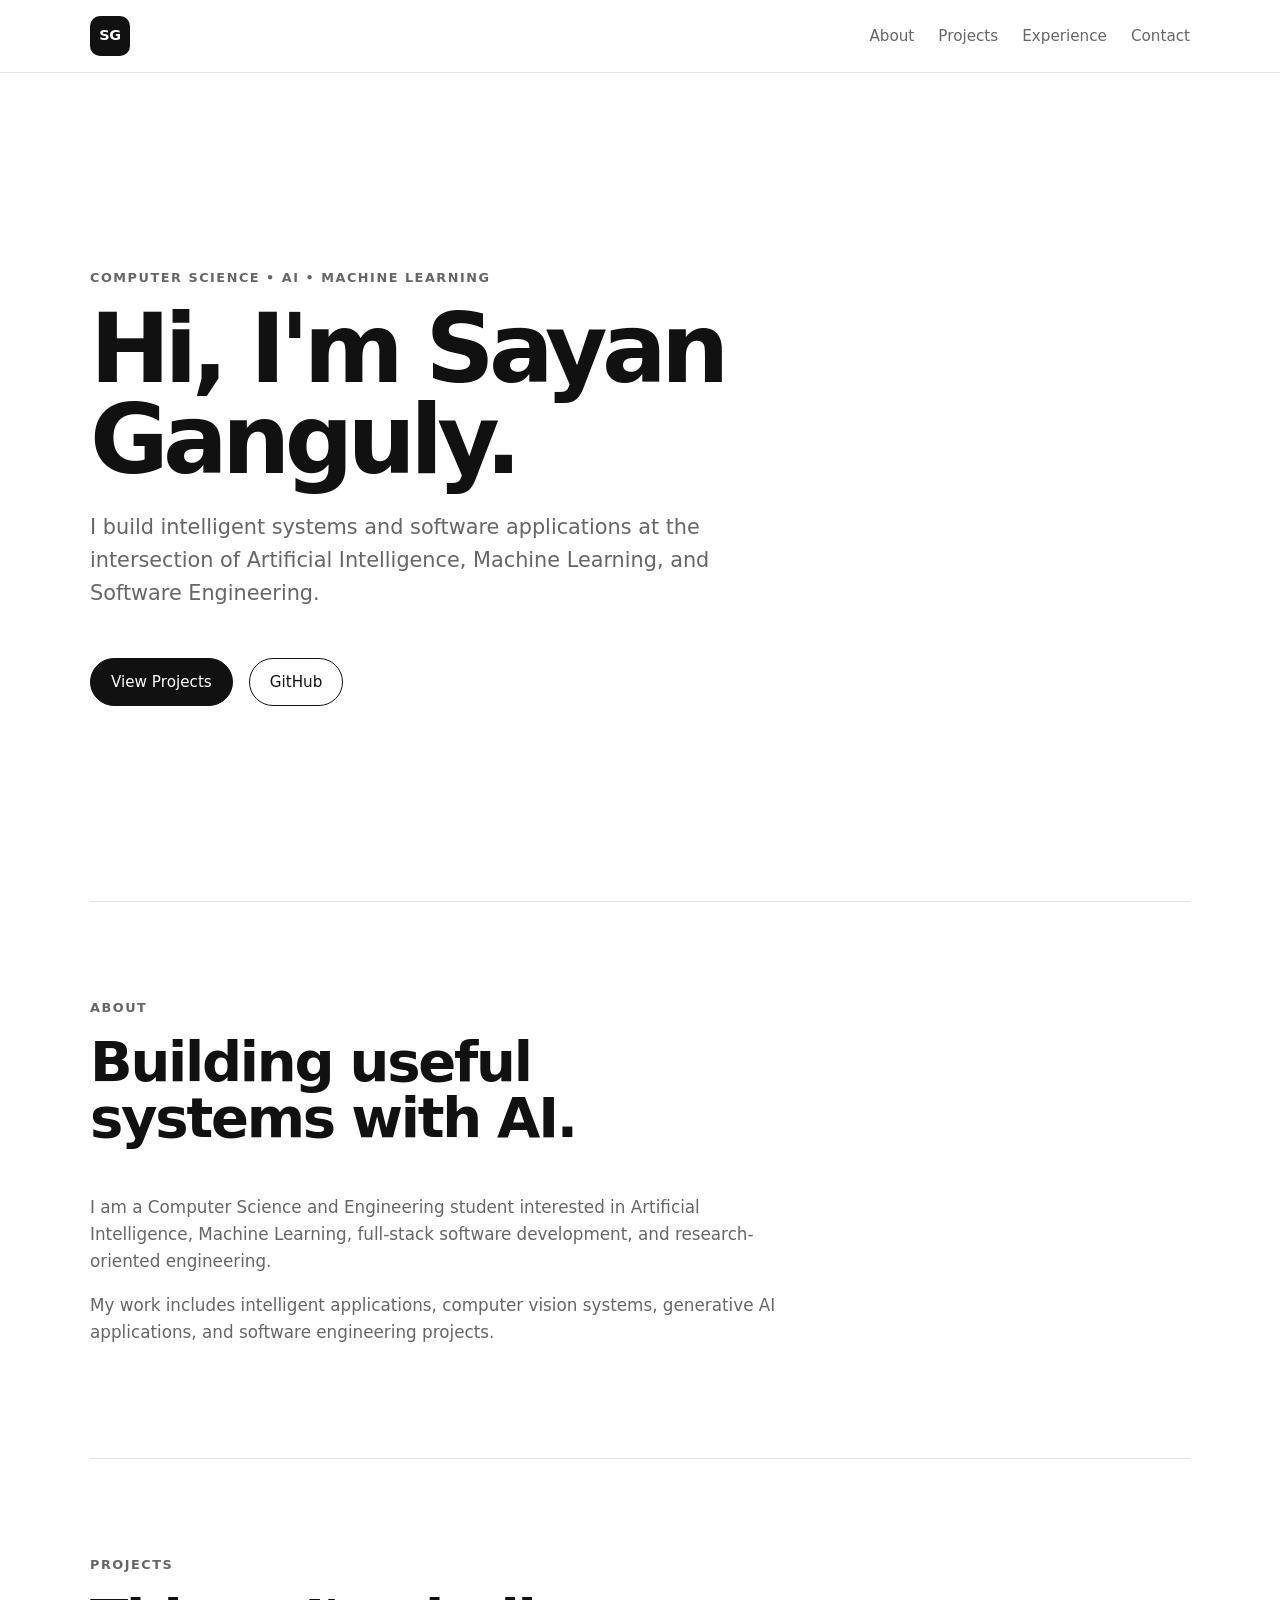
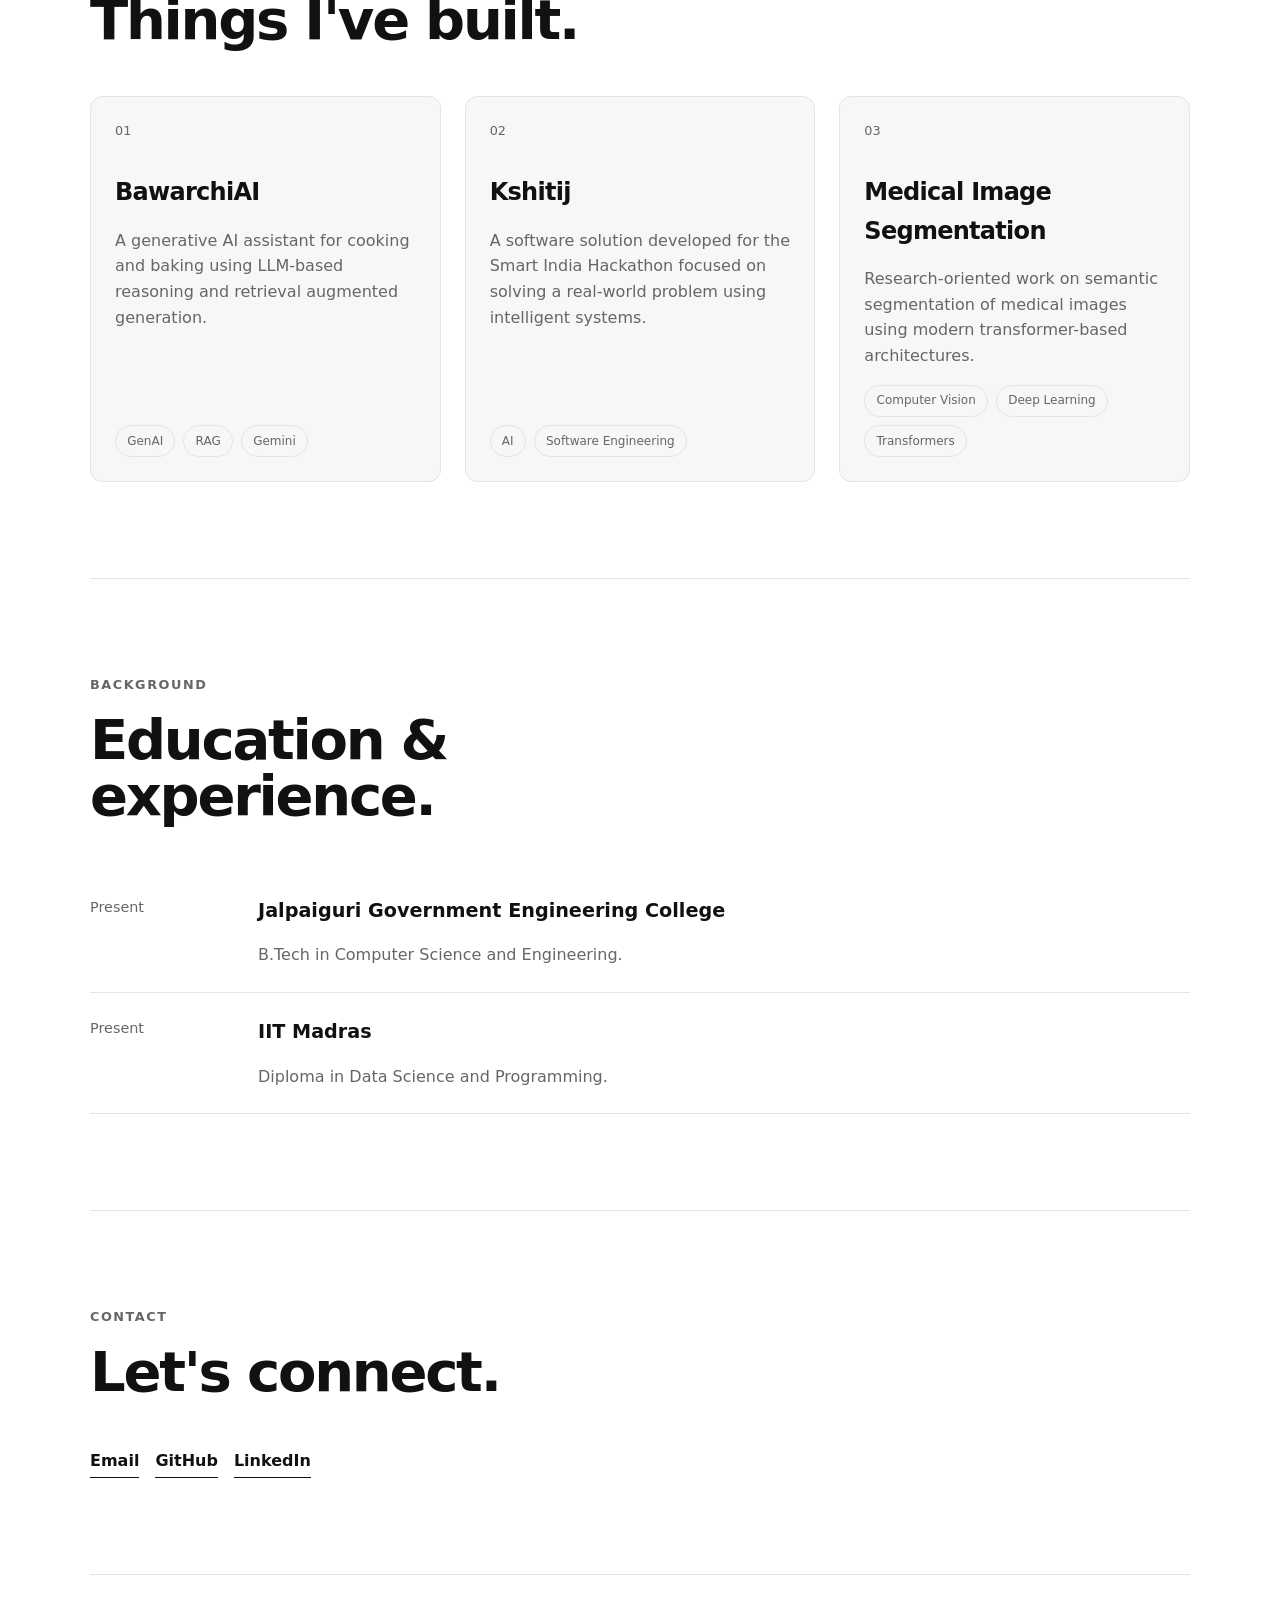
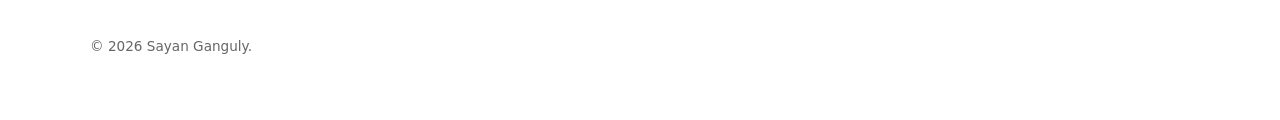
==== index.html @ fbe22de4 "Google site verify" ====
<!DOCTYPE html>
<html lang="en">

<head>
    <meta charset="UTF-8">

    <meta name="viewport" content="width=device-width, initial-scale=1.0">

    <meta name="description"
        content="Sayan Ganguly — Computer Science and Engineering student focused on Artificial Intelligence, Machine Learning, Software Engineering, and intelligent systems.">

    <meta name="author" content="Sayan Ganguly">

    <meta name="robots" content="index, follow">

    <meta name="theme-color" content="#ffffff">

    <title>Sayan Ganguly — AI, Machine Learning & Software Engineering</title>

    <link rel="stylesheet" href="styles.css">

    <link rel="icon" href="assets/favicon.png" type="image/png">

    <meta name="google-site-verification" content="hGV0tmV2_YGGOuHHy4-41jkz965OIgDtAXP9gF2T3lg" />
</head>

<body>

    <header class="site-header">

        <nav class="navbar" aria-label="Main navigation">

            <a href="#home" class="logo" aria-label="Sayan Ganguly home">
                SG
            </a>

            <div class="nav-links">

                <a href="#about">About</a>

                <a href="#projects">Projects</a>

                <a href="#experience">Experience</a>

                <a href="#contact">Contact</a>

            </div>

        </nav>

    </header>


    <main>

        <section id="home" class="hero">

            <div class="hero-content">

                <p class="eyebrow">
                    Computer Science • AI • Machine Learning
                </p>

                <h1>
                    Hi, I'm Sayan Ganguly.
                </h1>

                <p class="hero-description">
                    I build intelligent systems and software applications
                    at the intersection of Artificial Intelligence,
                    Machine Learning, and Software Engineering.
                </p>

                <div class="hero-actions">

                    <a href="#projects" class="button primary">
                        View Projects
                    </a>

                    <a href="https://github.com/bitWise72" class="button secondary" target="_blank"
                        rel="noopener noreferrer">
                        GitHub
                    </a>

                </div>

            </div>

        </section>


        <section id="about" class="section">

            <div class="section-heading">

                <p class="section-label">
                    About
                </p>

                <h2>
                    Building useful systems with AI.
                </h2>

            </div>

            <div class="section-content">

                <p>
                    I am a Computer Science and Engineering student
                    interested in Artificial Intelligence, Machine Learning,
                    full-stack software development, and research-oriented
                    engineering.
                </p>

                <p>
                    My work includes intelligent applications,
                    computer vision systems, generative AI applications,
                    and software engineering projects.
                </p>

            </div>

        </section>


        <section id="projects" class="section">

            <div class="section-heading">

                <p class="section-label">
                    Projects
                </p>

                <h2>
                    Things I've built.
                </h2>

            </div>

            <div class="projects-grid">

                <article class="project-card">

                    <p class="project-number">
                        01
                    </p>

                    <h3>
                        BawarchiAI
                    </h3>

                    <p>
                        A generative AI assistant for cooking and baking
                        using LLM-based reasoning and retrieval augmented
                        generation.
                    </p>

                    <div class="project-tags">
                        <span>GenAI</span>
                        <span>RAG</span>
                        <span>Gemini</span>
                    </div>

                </article>


                <article class="project-card">

                    <p class="project-number">
                        02
                    </p>

                    <h3>
                        Kshitij
                    </h3>

                    <p>
                        A software solution developed for the
                        Smart India Hackathon focused on solving a
                        real-world problem using intelligent systems.
                    </p>

                    <div class="project-tags">
                        <span>AI</span>
                        <span>Software Engineering</span>
                    </div>

                </article>


                <article class="project-card">

                    <p class="project-number">
                        03
                    </p>

                    <h3>
                        Medical Image Segmentation
                    </h3>

                    <p>
                        Research-oriented work on semantic segmentation
                        of medical images using modern transformer-based
                        architectures.
                    </p>

                    <div class="project-tags">
                        <span>Computer Vision</span>
                        <span>Deep Learning</span>
                        <span>Transformers</span>
                    </div>

                </article>

            </div>

        </section>


        <section id="experience" class="section">

            <div class="section-heading">

                <p class="section-label">
                    Background
                </p>

                <h2>
                    Education & experience.
                </h2>

            </div>

            <div class="timeline">

                <article class="timeline-item">

                    <p class="timeline-period">
                        Present
                    </p>

                    <div>

                        <h3>
                            Jalpaiguri Government Engineering College
                        </h3>

                        <p>
                            B.Tech in Computer Science and Engineering.
                        </p>

                    </div>

                </article>


                <article class="timeline-item">

                    <p class="timeline-period">
                        Present
                    </p>

                    <div>

                        <h3>
                            IIT Madras
                        </h3>

                        <p>
                            Diploma in Data Science and Programming.
                        </p>

                    </div>

                </article>

            </div>

        </section>


        <section id="contact" class="section contact-section">

            <div class="section-heading">

                <p class="section-label">
                    Contact
                </p>

                <h2>
                    Let's connect.
                </h2>

            </div>

            <div class="contact-links">

                <a href="mailto:[EMAIL_ADDRESS]">
                    Email
                </a>

                <a href="https://github.com/bitWise72" target="_blank" rel="noopener noreferrer">
                    GitHub
                </a>

                <a href="https://www.linkedin.com/in/sayan-ganguly-bw1729/" target="_blank" rel="noopener noreferrer">
                    LinkedIn
                </a>

            </div>

        </section>

    </main>


    <footer class="site-footer">

        <p>
            © <span id="current-year"></span> Sayan Ganguly.
        </p>

    </footer>


    <script src="script.js"></script>

</body>

</html>
---- styles.css ----
:root {
    --background: #ffffff;
    --surface: #f7f7f7;
    --text: #111111;
    --muted: #666666;
    --border: #e5e5e5;
    --accent: #111111;

    --max-width: 1100px;

    --space-xs: 0.5rem;
    --space-sm: 1rem;
    --space-md: 1.5rem;
    --space-lg: 3rem;
    --space-xl: 6rem;

    --radius: 12px;
}


* {
    box-sizing: border-box;
}


html {
    scroll-behavior: smooth;
}


body {
    margin: 0;

    background: var(--background);
    color: var(--text);

    font-family:
        Inter,
        ui-sans-serif,
        system-ui,
        -apple-system,
        BlinkMacSystemFont,
        "Segoe UI",
        sans-serif;

    line-height: 1.6;
}


img {
    max-width: 100%;
    display: block;
}


a {
    color: inherit;
    text-decoration: none;
}


.site-header {
    position: sticky;
    top: 0;

    z-index: 100;

    background: rgba(255, 255, 255, 0.9);

    border-bottom: 1px solid var(--border);

    backdrop-filter: blur(10px);
}


.navbar {
    width: min(
        calc(100% - 2rem),
        var(--max-width)
    );

    margin: 0 auto;

    min-height: 72px;

    display: flex;

    align-items: center;

    justify-content: space-between;
}


.logo {
    width: 40px;
    height: 40px;

    display: grid;
    place-items: center;

    background: var(--text);
    color: white;

    border-radius: 10px;

    font-size: 0.9rem;
    font-weight: 700;
    letter-spacing: -0.03em;
}


.nav-links {
    display: flex;

    gap: var(--space-md);
}


.nav-links a {
    color: var(--muted);

    font-size: 0.95rem;

    transition:
        color 0.2s ease;
}


.nav-links a:hover {
    color: var(--text);
}


.hero {
    width: min(
        calc(100% - 2rem),
        var(--max-width)
    );

    min-height: calc(100vh - 72px);

    margin: 0 auto;

    display: flex;

    align-items: center;
}


.hero-content {
    max-width: 780px;

    padding: var(--space-xl) 0;
}


.eyebrow,
.section-label {
    margin: 0 0 var(--space-sm);

    color: var(--muted);

    font-size: 0.8rem;

    font-weight: 700;

    letter-spacing: 0.12em;

    text-transform: uppercase;
}


.hero h1 {
    margin: 0;

    font-size: clamp(
        3rem,
        8vw,
        6rem
    );

    line-height: 0.95;

    letter-spacing: -0.06em;
}


.hero-description {
    max-width: 650px;

    margin-top: var(--space-md);

    color: var(--muted);

    font-size: clamp(
        1.05rem,
        2vw,
        1.3rem
    );
}


.hero-actions {
    display: flex;

    gap: var(--space-sm);

    margin-top: var(--space-lg);
}


.button {
    display: inline-flex;

    align-items: center;
    justify-content: center;

    min-height: 48px;

    padding: 0 1.25rem;

    border: 1px solid var(--text);

    border-radius: 999px;

    font-size: 0.95rem;

    transition:
        transform 0.2s ease,
        background 0.2s ease,
        color 0.2s ease;
}


.button:hover {
    transform: translateY(-2px);
}


.button.primary {
    background: var(--text);
    color: white;
}


.button.secondary {
    background: white;
    color: var(--text);
}


.section {
    width: min(
        calc(100% - 2rem),
        var(--max-width)
    );

    margin: 0 auto;

    padding: var(--space-xl) 0;

    border-top: 1px solid var(--border);
}


.section-heading {
    max-width: 700px;
}


.section-heading h2 {
    margin: 0;

    font-size: clamp(
        2rem,
        5vw,
        3.5rem
    );

    line-height: 1;

    letter-spacing: -0.04em;
}


.section-content {
    max-width: 700px;

    margin-top: var(--space-lg);

    color: var(--muted);

    font-size: 1.05rem;
}


.projects-grid {
    display: grid;

    grid-template-columns:
        repeat(3, minmax(0, 1fr));

    gap: var(--space-md);

    margin-top: var(--space-lg);
}


.project-card {
    padding: var(--space-md);

    background: var(--surface);

    border: 1px solid var(--border);

    border-radius: var(--radius);

    min-height: 280px;

    display: flex;

    flex-direction: column;
}


.project-number {
    margin: 0 0 2rem;

    color: var(--muted);

    font-size: 0.8rem;
}


.project-card h3 {
    margin: 0;

    font-size: 1.5rem;

    letter-spacing: -0.03em;
}


.project-card p:not(.project-number) {
    color: var(--muted);
}


.project-tags {
    display: flex;

    flex-wrap: wrap;

    gap: 0.5rem;

    margin-top: auto;
}


.project-tags span {
    padding: 0.35rem 0.7rem;

    border: 1px solid var(--border);

    border-radius: 999px;

    font-size: 0.75rem;

    color: var(--muted);
}


.timeline {
    margin-top: var(--space-lg);
}


.timeline-item {
    display: grid;

    grid-template-columns:
        120px 1fr;

    gap: var(--space-lg);

    padding: var(--space-md) 0;

    border-bottom: 1px solid var(--border);
}


.timeline-period {
    margin: 0;

    color: var(--muted);

    font-size: 0.9rem;
}


.timeline-item h3 {
    margin: 0;

    font-size: 1.2rem;
}


.timeline-item p:not(.timeline-period) {
    margin-bottom: 0;

    color: var(--muted);
}


.contact-links {
    display: flex;

    flex-wrap: wrap;

    gap: var(--space-sm);

    margin-top: var(--space-lg);
}


.contact-links a {
    padding-bottom: 0.2rem;

    border-bottom: 1px solid var(--text);

    font-weight: 600;
}


.site-footer {
    width: min(
        calc(100% - 2rem),
        var(--max-width)
    );

    margin: 0 auto;

    padding: var(--space-lg) 0;

    border-top: 1px solid var(--border);

    color: var(--muted);

    font-size: 0.85rem;
}


@media (max-width: 800px) {

    .projects-grid {
        grid-template-columns: 1fr;
    }

}


@media (max-width: 600px) {

    .navbar {
        min-height: 64px;
    }


    .nav-links {
        gap: 0.75rem;
    }


    .nav-links a {
        font-size: 0.82rem;
    }


    .hero {
        min-height: auto;
    }


    .hero-content {
        padding: 7rem 0;
    }


    .hero-actions {
        flex-direction: column;

        align-items: stretch;
    }


    .button {
        width: 100%;
    }


    .timeline-item {
        grid-template-columns: 1fr;

        gap: 0.25rem;
    }


    .section {
        padding: 4rem 0;
    }

}
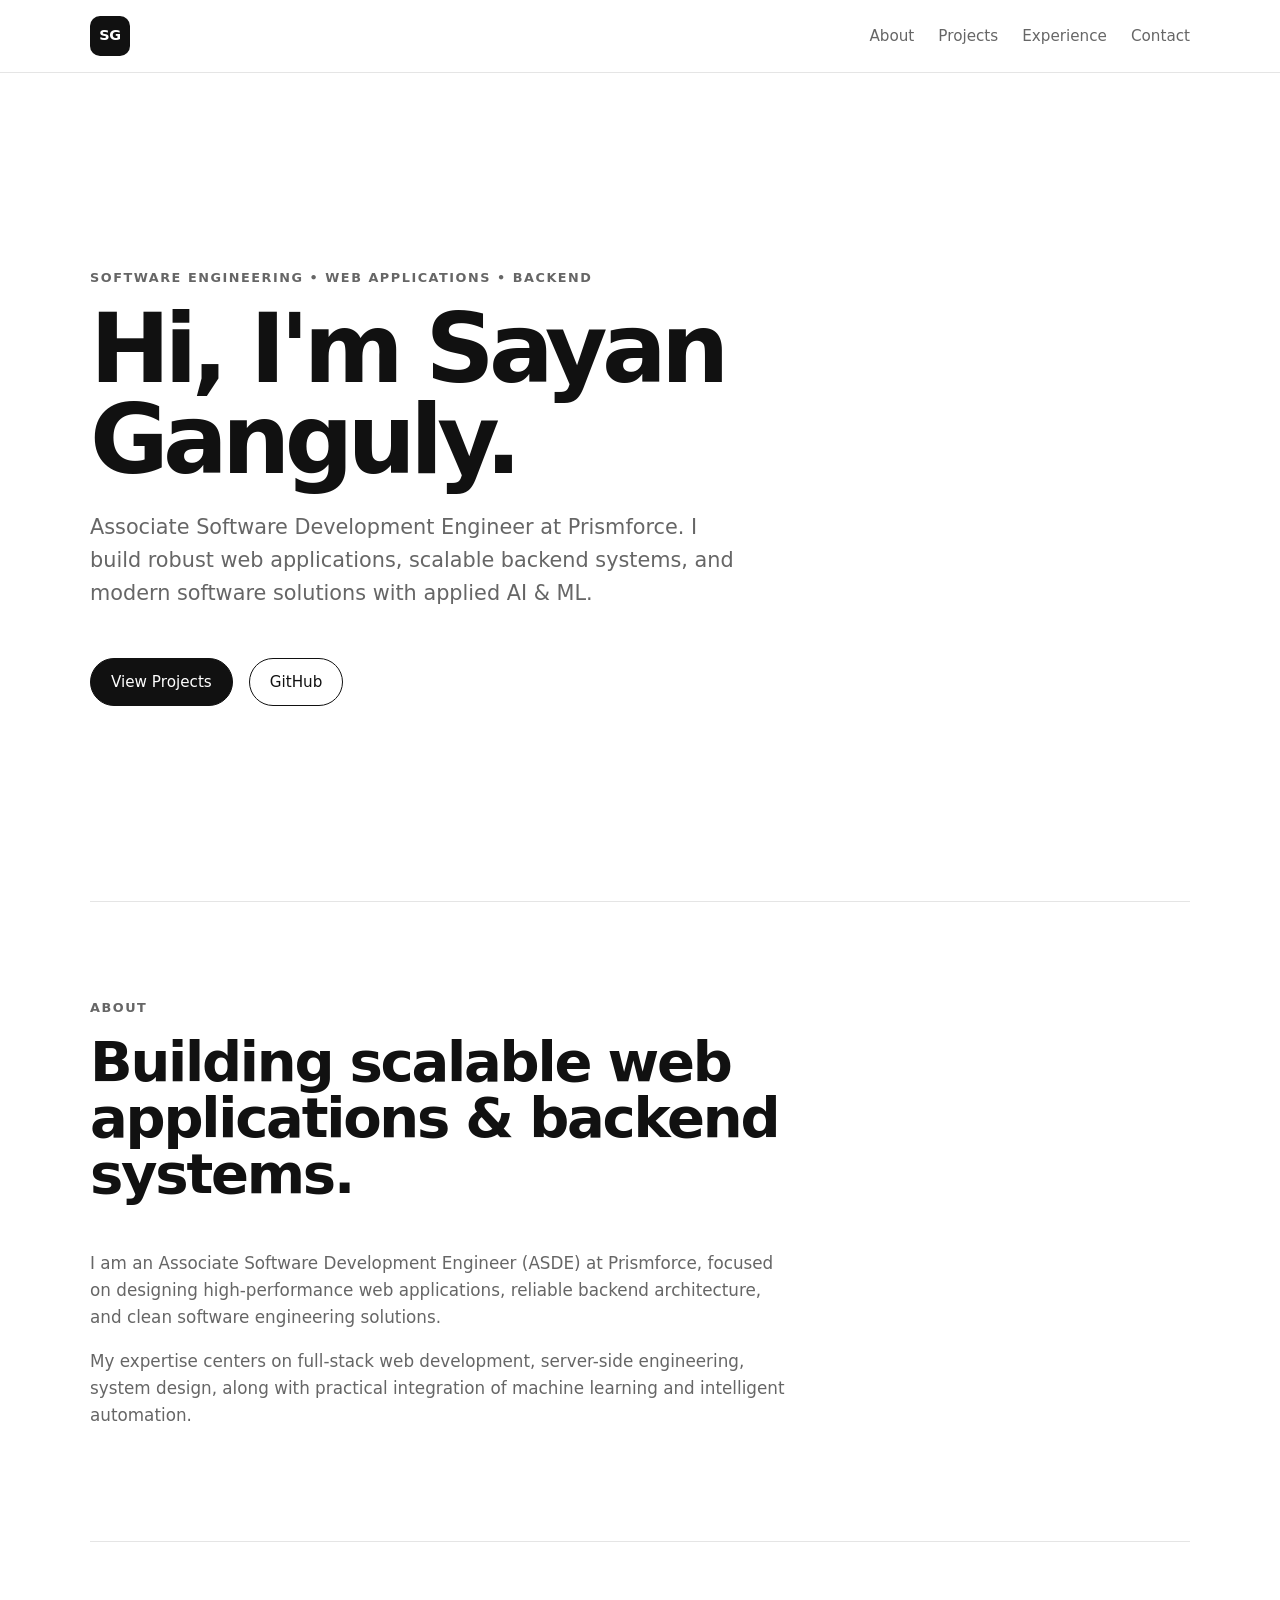
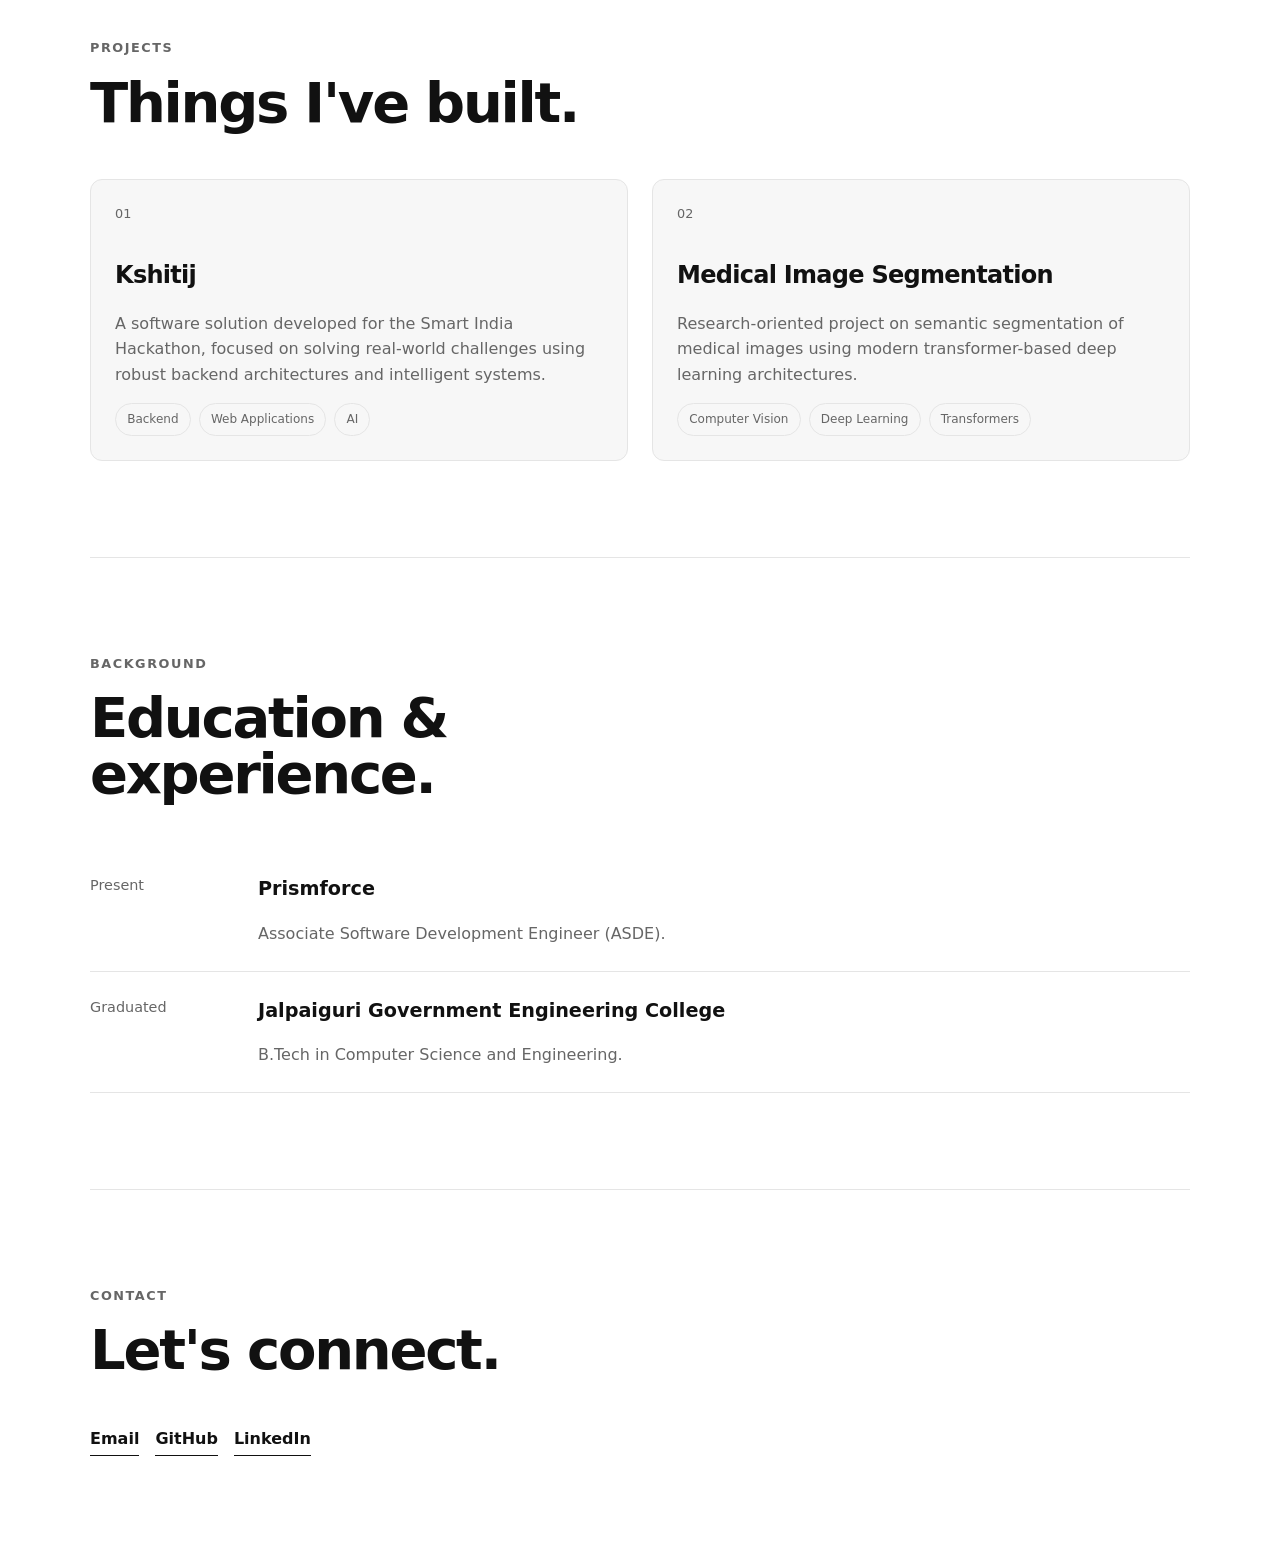
==== commit 2d073d7d: "Update profile to ASDE at Prismforce, JGEC graduation, web & backend focus, and 2 projects" ====
--- a/index.html
+++ b/index.html
@@ -7,7 +7,7 @@
     <meta name="viewport" content="width=device-width, initial-scale=1.0">
 
     <meta name="description"
-        content="Sayan Ganguly — Computer Science and Engineering student focused on Artificial Intelligence, Machine Learning, Software Engineering, and intelligent systems.">
+        content="Sayan Ganguly — ASDE at Prismforce focusing on Software Engineering, Web Applications, Backend Development, and intelligent systems.">
 
     <meta name="author" content="Sayan Ganguly">
 
@@ -15,13 +15,56 @@
 
     <meta name="theme-color" content="#ffffff">
 
-    <title>Sayan Ganguly — AI, Machine Learning & Software Engineering</title>
+    <title>Sayan Ganguly — ASDE at Prismforce | Software & Backend Engineering</title>
+
+    <link rel="canonical" href="https://sayangangulyportfolio.netlify.app/">
+
+    <!-- Open Graph / LinkedIn / Facebook -->
+    <meta property="og:type" content="website">
+    <meta property="og:url" content="https://sayangangulyportfolio.netlify.app/">
+    <meta property="og:title" content="Sayan Ganguly — ASDE at Prismforce">
+    <meta property="og:description" content="Associate Software Development Engineer at Prismforce specializing in Web Applications, Backend Development, and Software Engineering.">
+    <meta property="og:image" content="https://sayangangulyportfolio.netlify.app/assets/og-image.png">
+
+    <!-- Twitter / X -->
+    <meta name="twitter:card" content="summary_large_image">
+    <meta name="twitter:url" content="https://sayangangulyportfolio.netlify.app/">
+    <meta name="twitter:title" content="Sayan Ganguly — ASDE at Prismforce">
+    <meta name="twitter:description" content="Associate Software Development Engineer at Prismforce specializing in Web Applications, Backend Development, and Software Engineering.">
+    <meta name="twitter:image" content="https://sayangangulyportfolio.netlify.app/assets/og-image.png">
 
     <link rel="stylesheet" href="styles.css">
 
     <link rel="icon" href="assets/favicon.png" type="image/png">
 
     <meta name="google-site-verification" content="hGV0tmV2_YGGOuHHy4-41jkz965OIgDtAXP9gF2T3lg" />
+
+    <!-- JSON-LD Structured Data for Search Engines -->
+    <script type="application/ld+json">
+    {
+      "@context": "https://schema.org",
+      "@type": "Person",
+      "name": "Sayan Ganguly",
+      "url": "https://sayangangulyportfolio.netlify.app/",
+      "jobTitle": "Associate Software Development Engineer (ASDE)",
+      "worksFor": {
+        "@type": "Organization",
+        "name": "Prismforce"
+      },
+      "sameAs": [
+        "https://github.com/bitWise72",
+        "https://www.linkedin.com/in/sayan-ganguly-bw1729/"
+      ],
+      "knowsAbout": [
+        "Software Engineering",
+        "Web Applications",
+        "Backend Development",
+        "System Architecture",
+        "Artificial Intelligence",
+        "Machine Learning"
+      ]
+    }
+    </script>
 </head>
 
 <body>
@@ -58,7 +101,7 @@
             <div class="hero-content">
 
                 <p class="eyebrow">
-                    Computer Science • AI • Machine Learning
+                    Software Engineering • Web Applications • Backend
                 </p>
 
                 <h1>
@@ -66,9 +109,9 @@
                 </h1>
 
                 <p class="hero-description">
-                    I build intelligent systems and software applications
-                    at the intersection of Artificial Intelligence,
-                    Machine Learning, and Software Engineering.
+                    Associate Software Development Engineer at Prismforce.
+                    I build robust web applications, scalable backend systems,
+                    and modern software solutions with applied AI & ML.
                 </p>
 
                 <div class="hero-actions">
@@ -98,7 +141,7 @@
                 </p>
 
                 <h2>
-                    Building useful systems with AI.
+                    Building scalable web applications & backend systems.
                 </h2>
 
             </div>
@@ -106,16 +149,14 @@
             <div class="section-content">
 
                 <p>
-                    I am a Computer Science and Engineering student
-                    interested in Artificial Intelligence, Machine Learning,
-                    full-stack software development, and research-oriented
-                    engineering.
+                    I am an Associate Software Development Engineer (ASDE) at Prismforce,
+                    focused on designing high-performance web applications, reliable backend architecture,
+                    and clean software engineering solutions.
                 </p>
 
                 <p>
-                    My work includes intelligent applications,
-                    computer vision systems, generative AI applications,
-                    and software engineering projects.
+                    My expertise centers on full-stack web development, server-side engineering,
+                    system design, along with practical integration of machine learning and intelligent automation.
                 </p>
 
             </div>
@@ -146,19 +187,18 @@
                     </p>
 
                     <h3>
-                        BawarchiAI
+                        Kshitij
                     </h3>
 
                     <p>
-                        A generative AI assistant for cooking and baking
-                        using LLM-based reasoning and retrieval augmented
-                        generation.
+                        A software solution developed for the Smart India Hackathon,
+                        focused on solving real-world challenges using robust backend architectures and intelligent systems.
                     </p>
 
                     <div class="project-tags">
-                        <span>GenAI</span>
-                        <span>RAG</span>
-                        <span>Gemini</span>
+                        <span>Backend</span>
+                        <span>Web Applications</span>
+                        <span>AI</span>
                     </div>
 
                 </article>
@@ -168,30 +208,6 @@
 
                     <p class="project-number">
                         02
-                    </p>
-
-                    <h3>
-                        Kshitij
-                    </h3>
-
-                    <p>
-                        A software solution developed for the
-                        Smart India Hackathon focused on solving a
-                        real-world problem using intelligent systems.
-                    </p>
-
-                    <div class="project-tags">
-                        <span>AI</span>
-                        <span>Software Engineering</span>
-                    </div>
-
-                </article>
-
-
-                <article class="project-card">
-
-                    <p class="project-number">
-                        03
                     </p>
 
                     <h3>
@@ -199,9 +215,8 @@
                     </h3>
 
                     <p>
-                        Research-oriented work on semantic segmentation
-                        of medical images using modern transformer-based
-                        architectures.
+                        Research-oriented project on semantic segmentation of medical images
+                        using modern transformer-based deep learning architectures.
                     </p>
 
                     <div class="project-tags">
@@ -242,6 +257,27 @@
                     <div>
 
                         <h3>
+                            Prismforce
+                        </h3>
+
+                        <p>
+                            Associate Software Development Engineer (ASDE).
+                        </p>
+
+                    </div>
+
+                </article>
+
+
+                <article class="timeline-item">
+
+                    <p class="timeline-period">
+                        Graduated
+                    </p>
+
+                    <div>
+
+                        <h3>
                             Jalpaiguri Government Engineering College
                         </h3>
 
@@ -253,27 +289,6 @@
 
                 </article>
 
-
-                <article class="timeline-item">
-
-                    <p class="timeline-period">
-                        Present
-                    </p>
-
-                    <div>
-
-                        <h3>
-                            IIT Madras
-                        </h3>
-
-                        <p>
-                            Diploma in Data Science and Programming.
-                        </p>
-
-                    </div>
-
-                </article>
-
             </div>
 
         </section>
@@ -295,7 +310,7 @@
 
             <div class="contact-links">
 
-                <a href="mailto:[EMAIL_ADDRESS]">
+                <a href="mailto:sayanganguly128@gmail.com">
                     Email
                 </a>
 
@@ -313,18 +328,6 @@
 
     </main>
 
-
-    <footer class="site-footer">
-
-        <p>
-            © <span id="current-year"></span> Sayan Ganguly.
-        </p>
-
-    </footer>
-
-
-    <script src="script.js"></script>
-
 </body>
 
 </html>
--- a/styles.css
+++ b/styles.css
@@ -298,7 +298,7 @@
     display: grid;
 
     grid-template-columns:
-        repeat(3, minmax(0, 1fr));
+        repeat(2, minmax(0, 1fr));
 
     gap: var(--space-md);
 
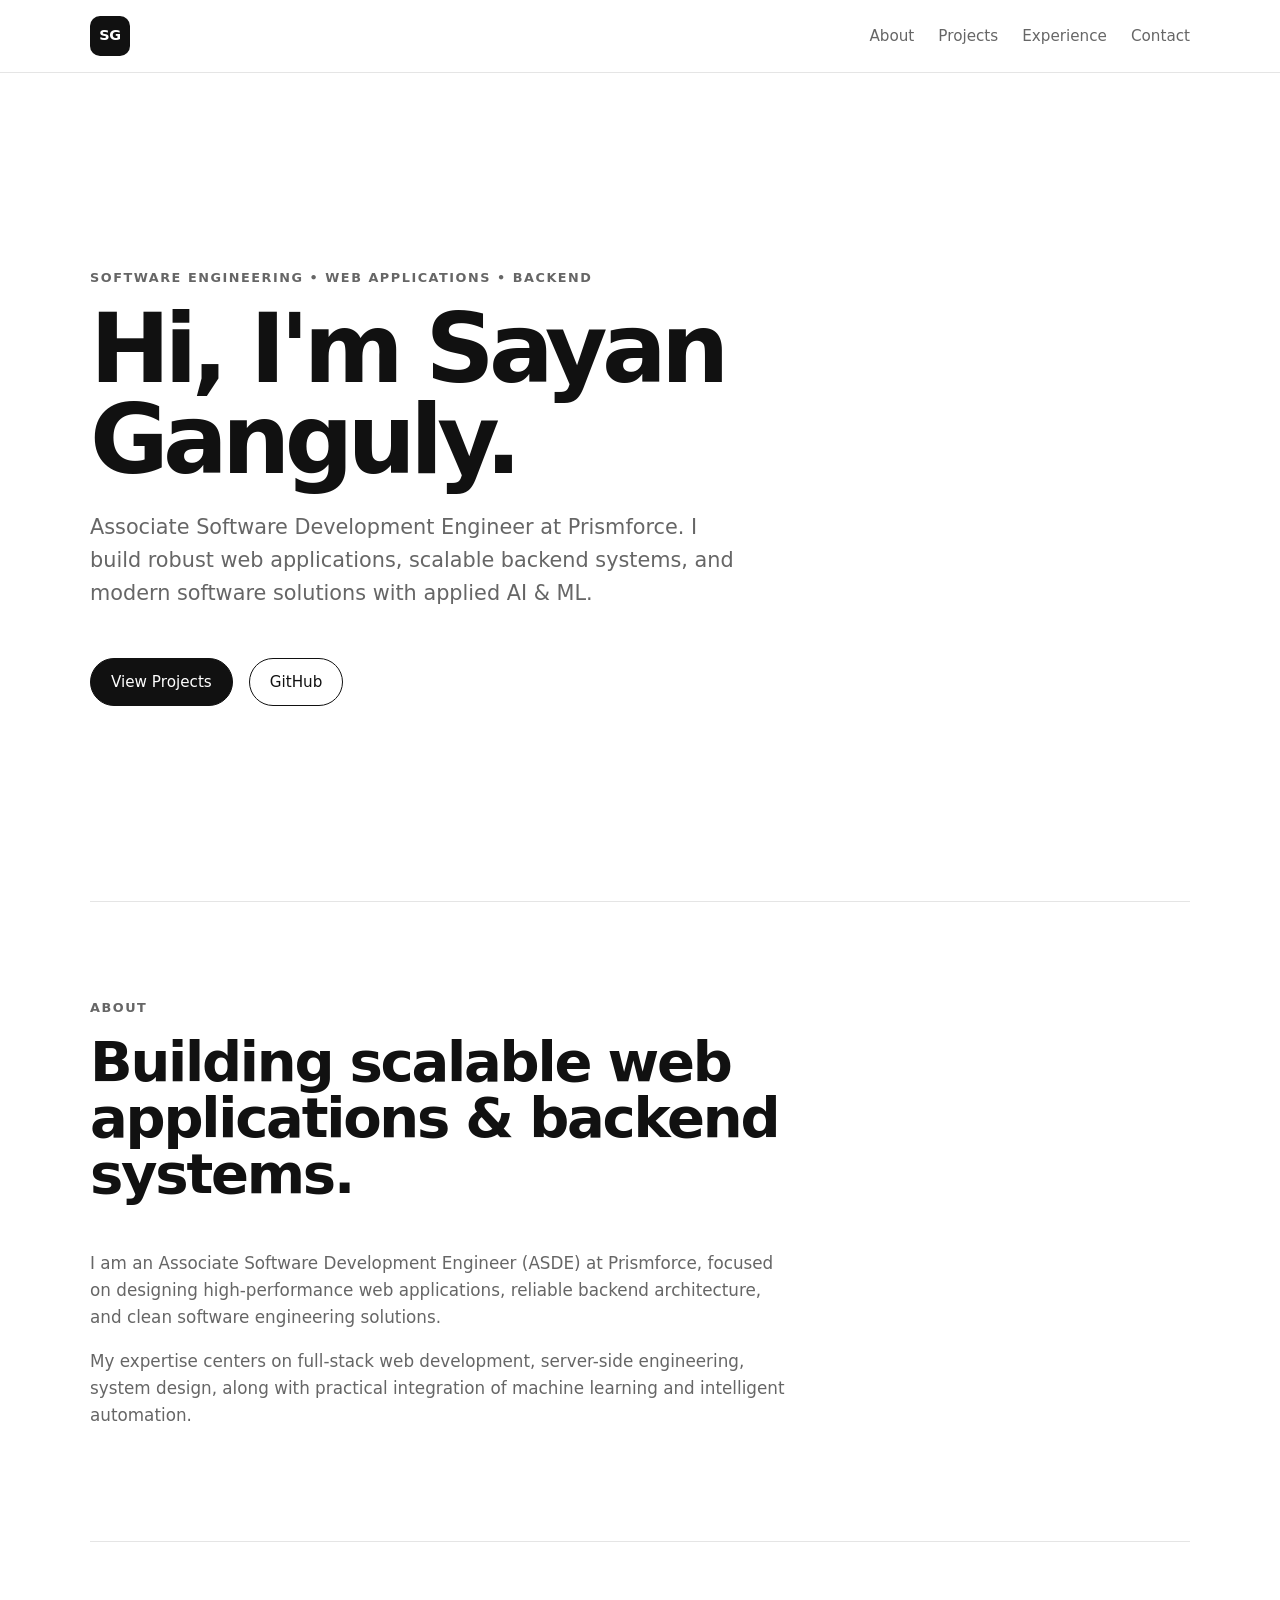
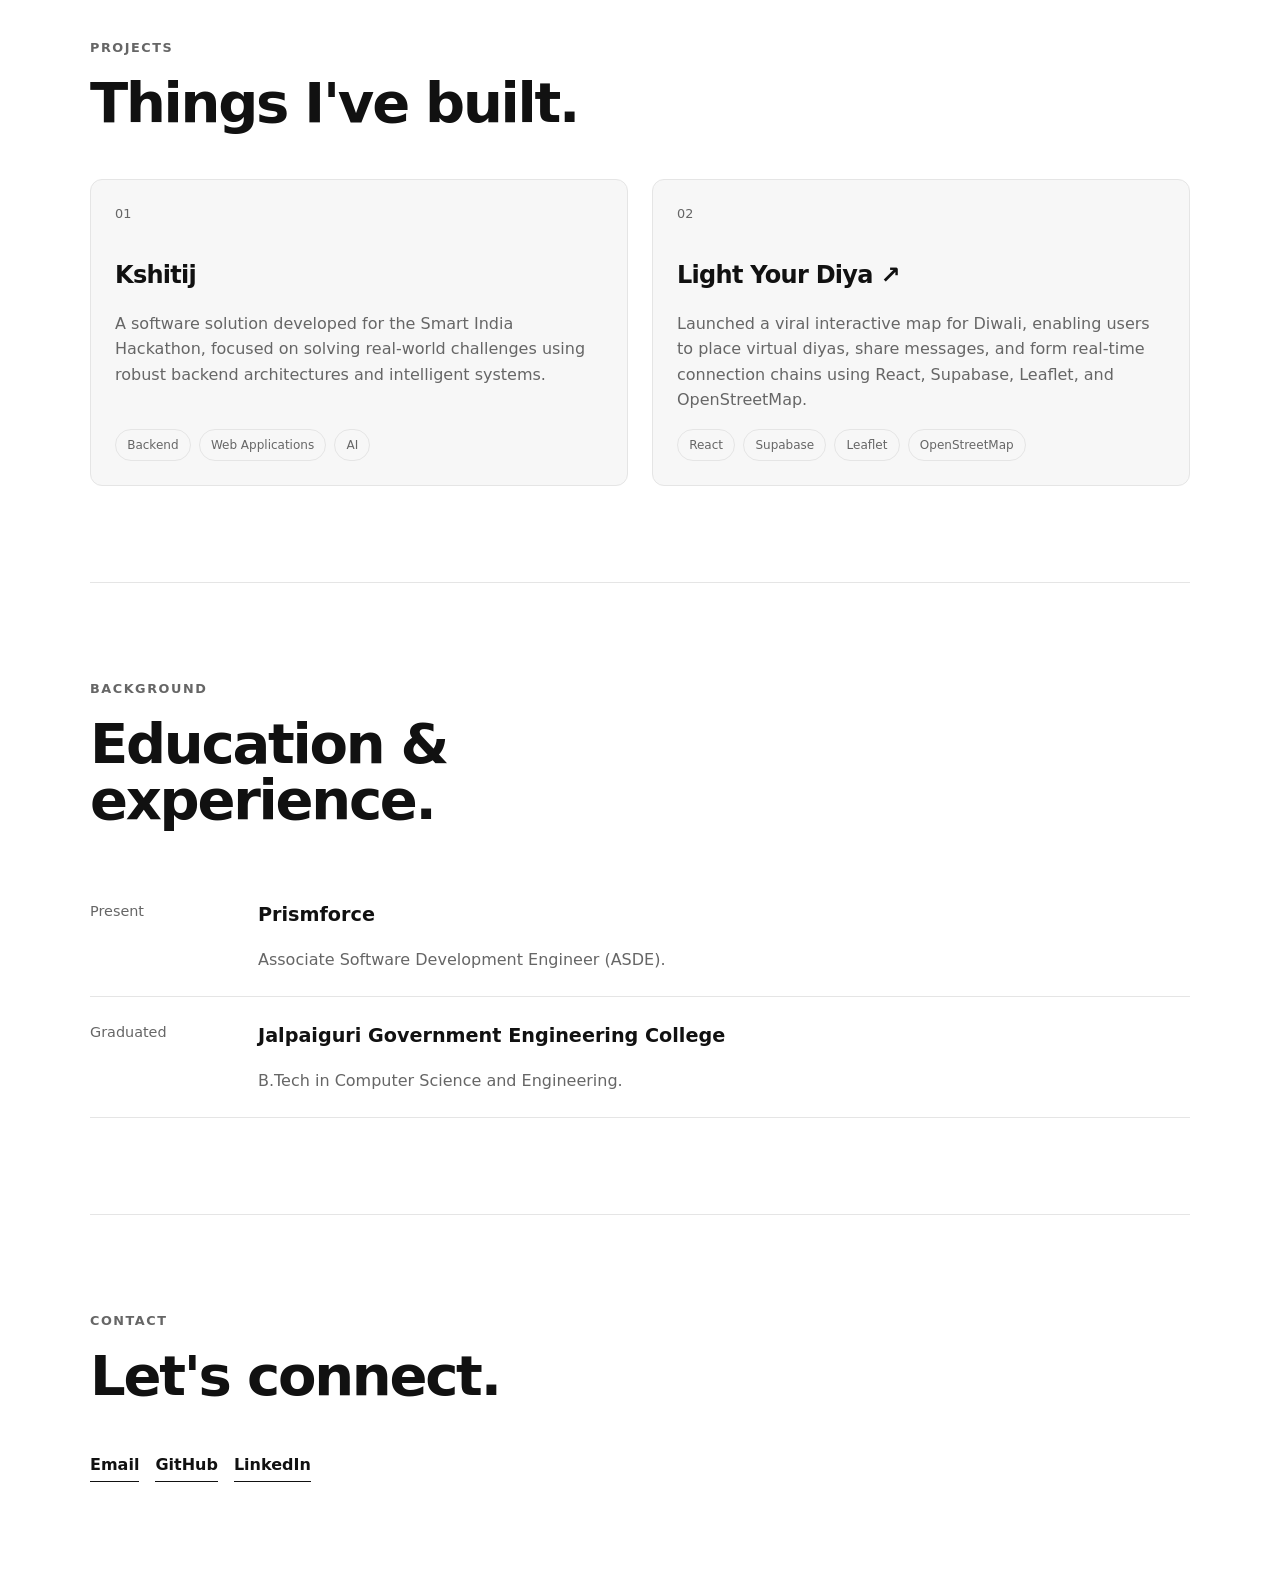
==== commit 5fe0c35f: "Replace Medical Image Segmentation project with Light Your Diya project" ====
--- a/index.html
+++ b/index.html
@@ -7,7 +7,7 @@
     <meta name="viewport" content="width=device-width, initial-scale=1.0">
 
     <meta name="description"
-        content="Sayan Ganguly — ASDE at Prismforce focusing on Software Engineering, Web Applications, Backend Development, and intelligent systems.">
+        content="Sayan Ganguly | ASDE at Prismforce focusing on Software Engineering, Web Applications, Backend Development, and intelligent systems.">
 
     <meta name="author" content="Sayan Ganguly">
 
@@ -15,21 +15,19 @@
 
     <meta name="theme-color" content="#ffffff">
 
-    <title>Sayan Ganguly — ASDE at Prismforce | Software & Backend Engineering</title>
+    <title>Sayan Ganguly | ASDE at Prismforce | Software & Backend Engineering</title>
 
     <link rel="canonical" href="https://sayangangulyportfolio.netlify.app/">
 
-    <!-- Open Graph / LinkedIn / Facebook -->
     <meta property="og:type" content="website">
     <meta property="og:url" content="https://sayangangulyportfolio.netlify.app/">
-    <meta property="og:title" content="Sayan Ganguly — ASDE at Prismforce">
+    <meta property="og:title" content="Sayan Ganguly | ASDE at Prismforce">
     <meta property="og:description" content="Associate Software Development Engineer at Prismforce specializing in Web Applications, Backend Development, and Software Engineering.">
     <meta property="og:image" content="https://sayangangulyportfolio.netlify.app/assets/og-image.png">
 
-    <!-- Twitter / X -->
     <meta name="twitter:card" content="summary_large_image">
     <meta name="twitter:url" content="https://sayangangulyportfolio.netlify.app/">
-    <meta name="twitter:title" content="Sayan Ganguly — ASDE at Prismforce">
+    <meta name="twitter:title" content="Sayan Ganguly | ASDE at Prismforce">
     <meta name="twitter:description" content="Associate Software Development Engineer at Prismforce specializing in Web Applications, Backend Development, and Software Engineering.">
     <meta name="twitter:image" content="https://sayangangulyportfolio.netlify.app/assets/og-image.png">
 
@@ -39,7 +37,6 @@
 
     <meta name="google-site-verification" content="hGV0tmV2_YGGOuHHy4-41jkz965OIgDtAXP9gF2T3lg" />
 
-    <!-- JSON-LD Structured Data for Search Engines -->
     <script type="application/ld+json">
     {
       "@context": "https://schema.org",
@@ -211,18 +208,20 @@
                     </p>
 
                     <h3>
-                        Medical Image Segmentation
+                        <a href="https://light-your-diya.vercel.app/" target="_blank" rel="noopener noreferrer">
+                            Light Your Diya ↗
+                        </a>
                     </h3>
 
                     <p>
-                        Research-oriented project on semantic segmentation of medical images
-                        using modern transformer-based deep learning architectures.
+                        Launched a viral interactive map for Diwali, enabling users to place virtual diyas, share messages, and form real-time connection chains using React, Supabase, Leaflet, and OpenStreetMap.
                     </p>
 
                     <div class="project-tags">
-                        <span>Computer Vision</span>
-                        <span>Deep Learning</span>
-                        <span>Transformers</span>
+                        <span>React</span>
+                        <span>Supabase</span>
+                        <span>Leaflet</span>
+                        <span>OpenStreetMap</span>
                     </div>
 
                 </article>
@@ -328,6 +327,7 @@
 
     </main>
 
+    <script src="script.js" defer></script>
 </body>
 
 </html>
--- a/styles.css
+++ b/styles.css
@@ -126,8 +126,10 @@
 }
 
 
-.nav-links a:hover {
+.nav-links a:hover,
+.nav-links a.active {
     color: var(--text);
+    font-weight: 600;
 }
 
 
@@ -432,22 +434,7 @@
 }
 
 
-.site-footer {
-    width: min(
-        calc(100% - 2rem),
-        var(--max-width)
-    );
-
-    margin: 0 auto;
-
-    padding: var(--space-lg) 0;
-
-    border-top: 1px solid var(--border);
-
-    color: var(--muted);
-
-    font-size: 0.85rem;
-}
+
 
 
 @media (max-width: 800px) {
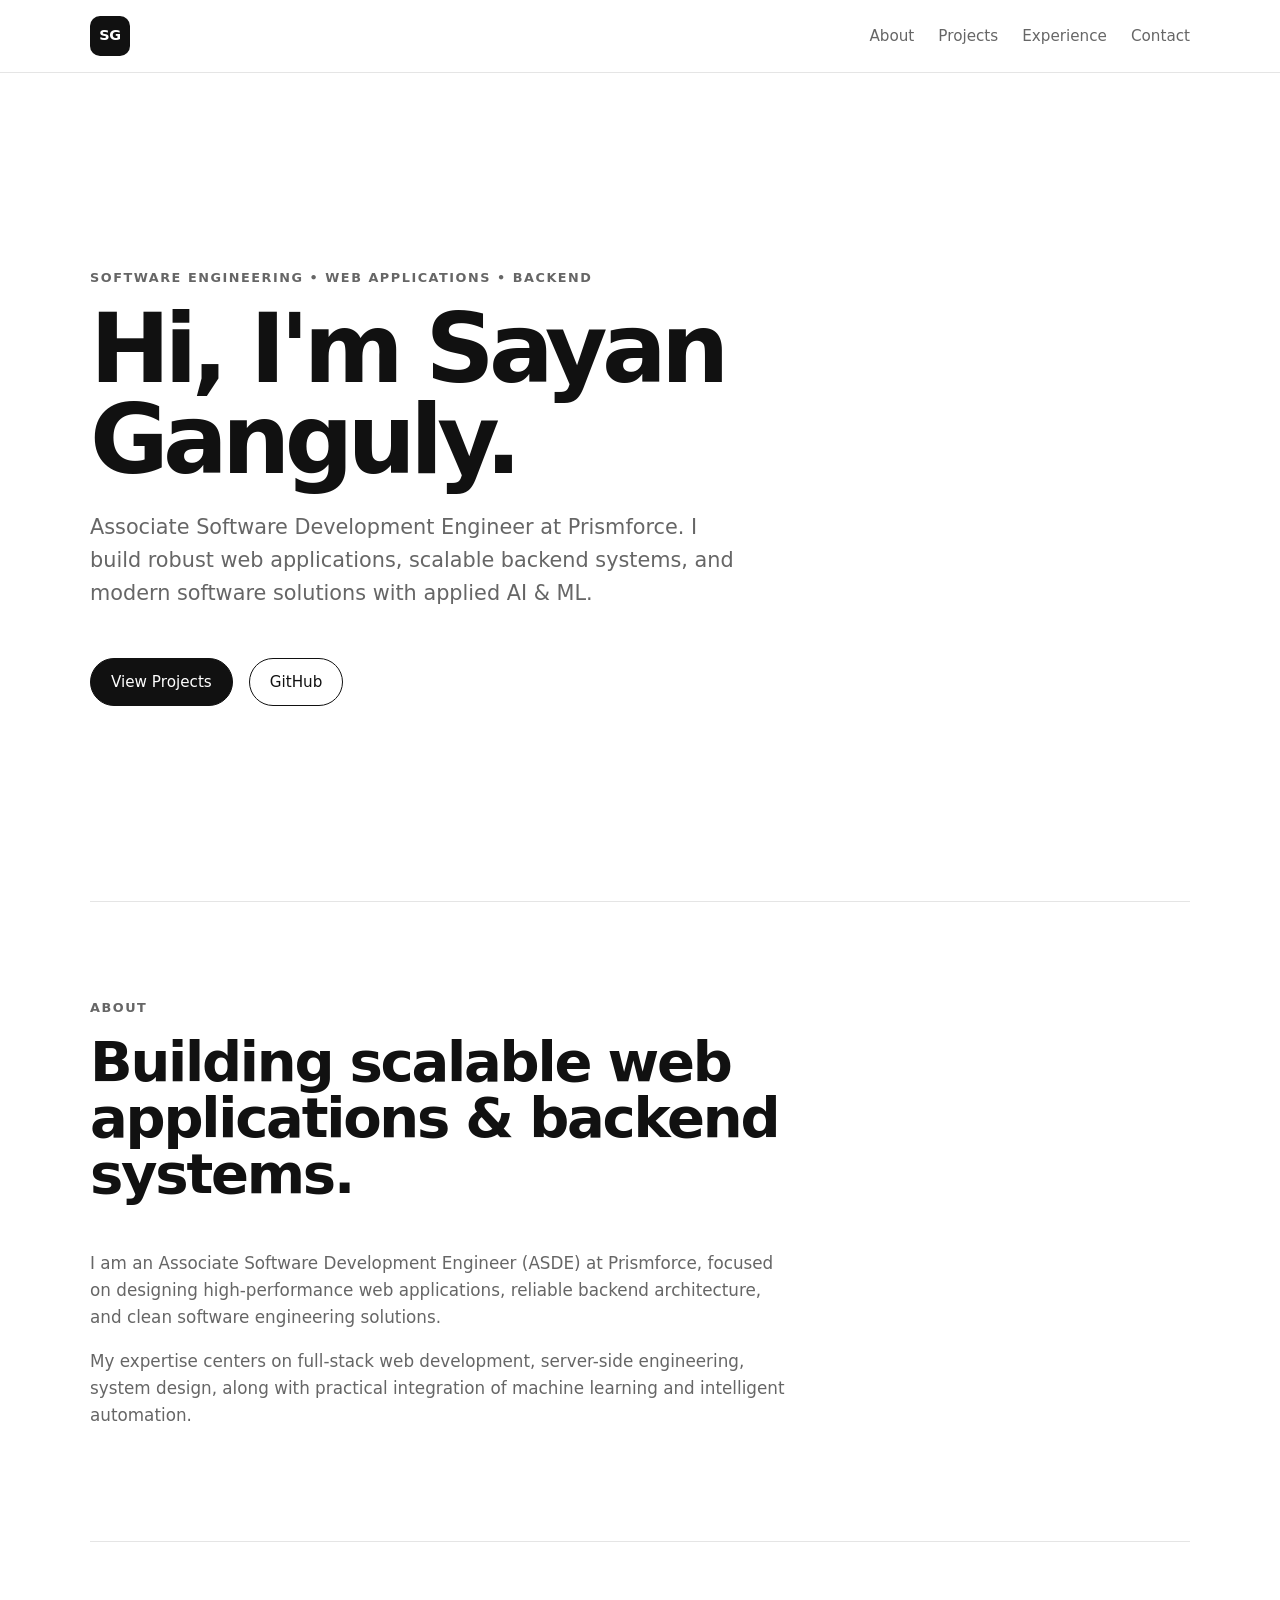
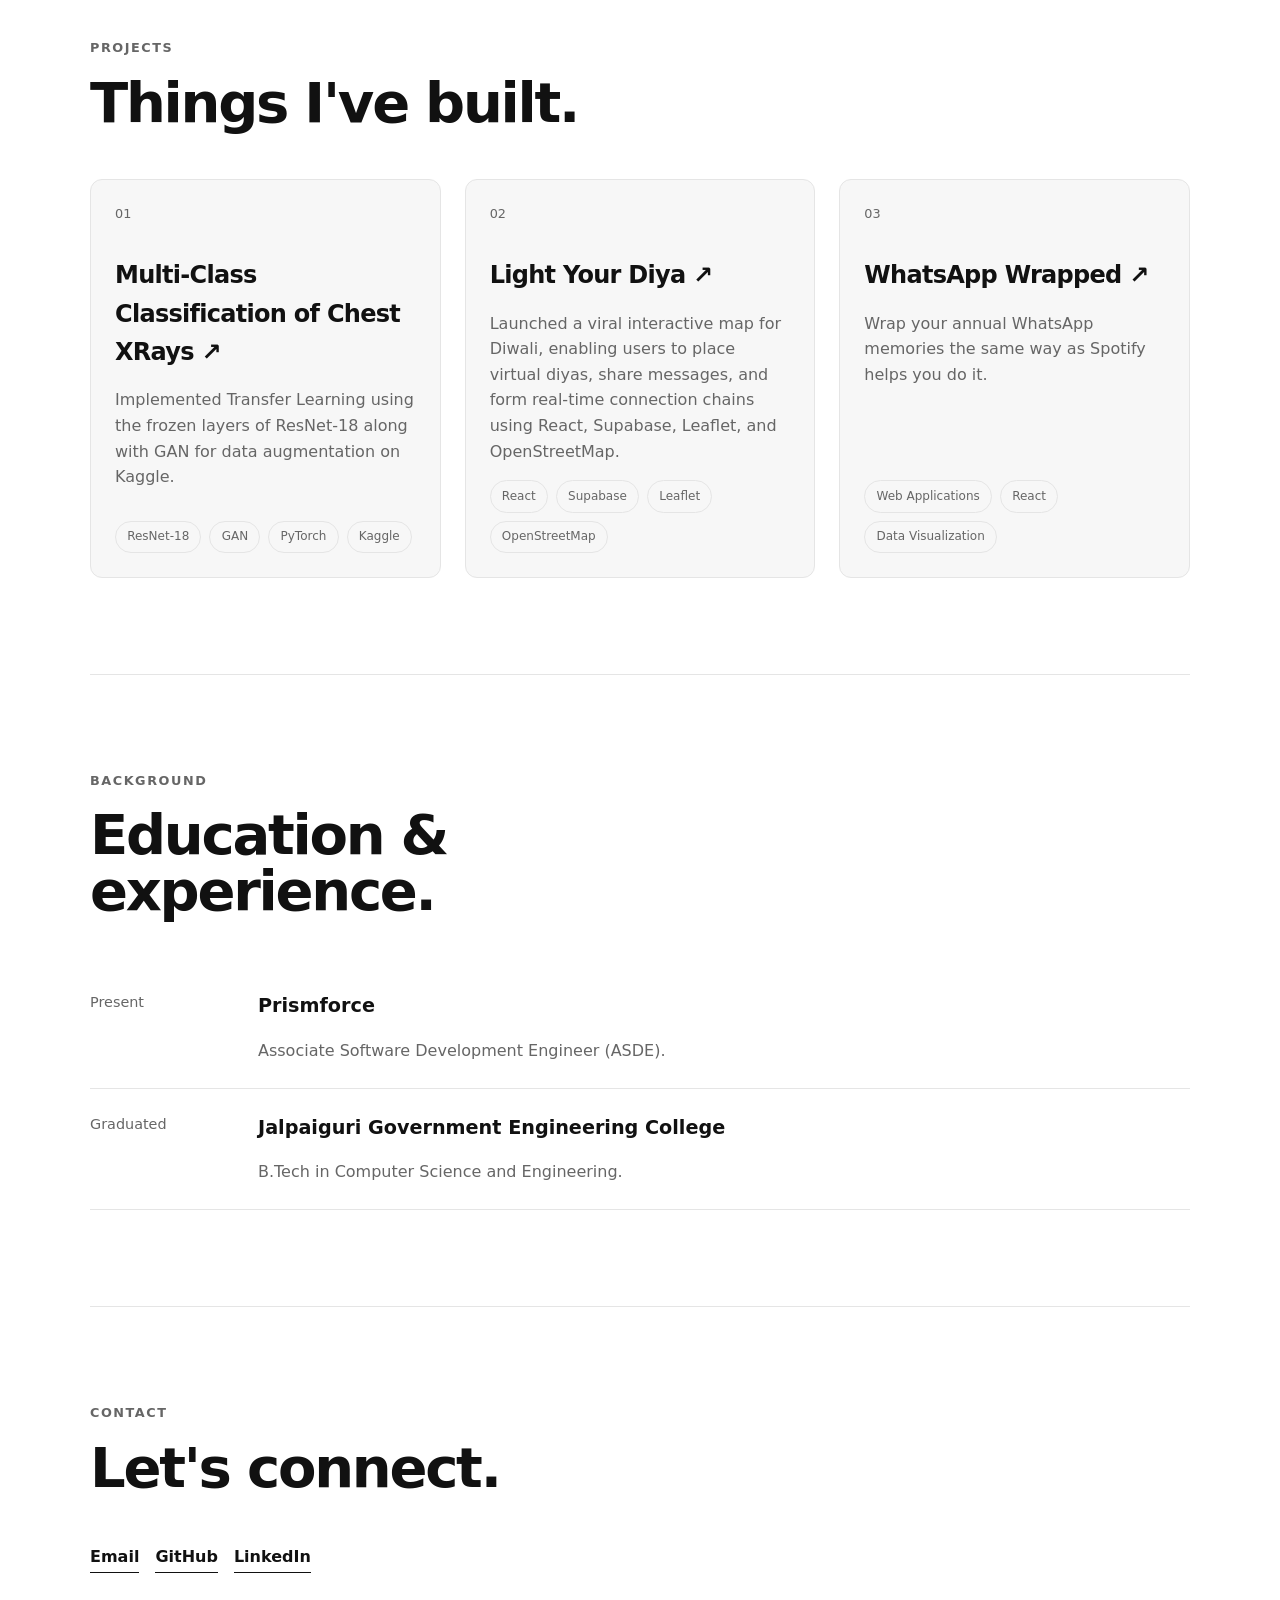
==== commit 3233a141: "Update projects: Chest XRays Classification, Light Your Diya, and WhatsApp Wrapped" ====
--- a/index.html
+++ b/index.html
@@ -184,18 +184,20 @@
                     </p>
 
                     <h3>
-                        Kshitij
+                        <a href="https://www.kaggle.com/code/sayanganguly72/chest-xray" target="_blank" rel="noopener noreferrer">
+                            Multi-Class Classification of Chest XRays ↗
+                        </a>
                     </h3>
 
                     <p>
-                        A software solution developed for the Smart India Hackathon,
-                        focused on solving real-world challenges using robust backend architectures and intelligent systems.
+                        Implemented Transfer Learning using the frozen layers of ResNet-18 along with GAN for data augmentation on Kaggle.
                     </p>
 
                     <div class="project-tags">
-                        <span>Backend</span>
-                        <span>Web Applications</span>
-                        <span>AI</span>
+                        <span>ResNet-18</span>
+                        <span>GAN</span>
+                        <span>PyTorch</span>
+                        <span>Kaggle</span>
                     </div>
 
                 </article>
@@ -226,6 +228,31 @@
 
                 </article>
 
+
+                <article class="project-card">
+
+                    <p class="project-number">
+                        03
+                    </p>
+
+                    <h3>
+                        <a href="https://whatwrapped.vercel.app/" target="_blank" rel="noopener noreferrer">
+                            WhatsApp Wrapped ↗
+                        </a>
+                    </h3>
+
+                    <p>
+                        Wrap your annual WhatsApp memories the same way as Spotify helps you do it.
+                    </p>
+
+                    <div class="project-tags">
+                        <span>Web Applications</span>
+                        <span>React</span>
+                        <span>Data Visualization</span>
+                    </div>
+
+                </article>
+
             </div>
 
         </section>
--- a/styles.css
+++ b/styles.css
@@ -300,7 +300,7 @@
     display: grid;
 
     grid-template-columns:
-        repeat(2, minmax(0, 1fr));
+        repeat(3, minmax(0, 1fr));
 
     gap: var(--space-md);
 
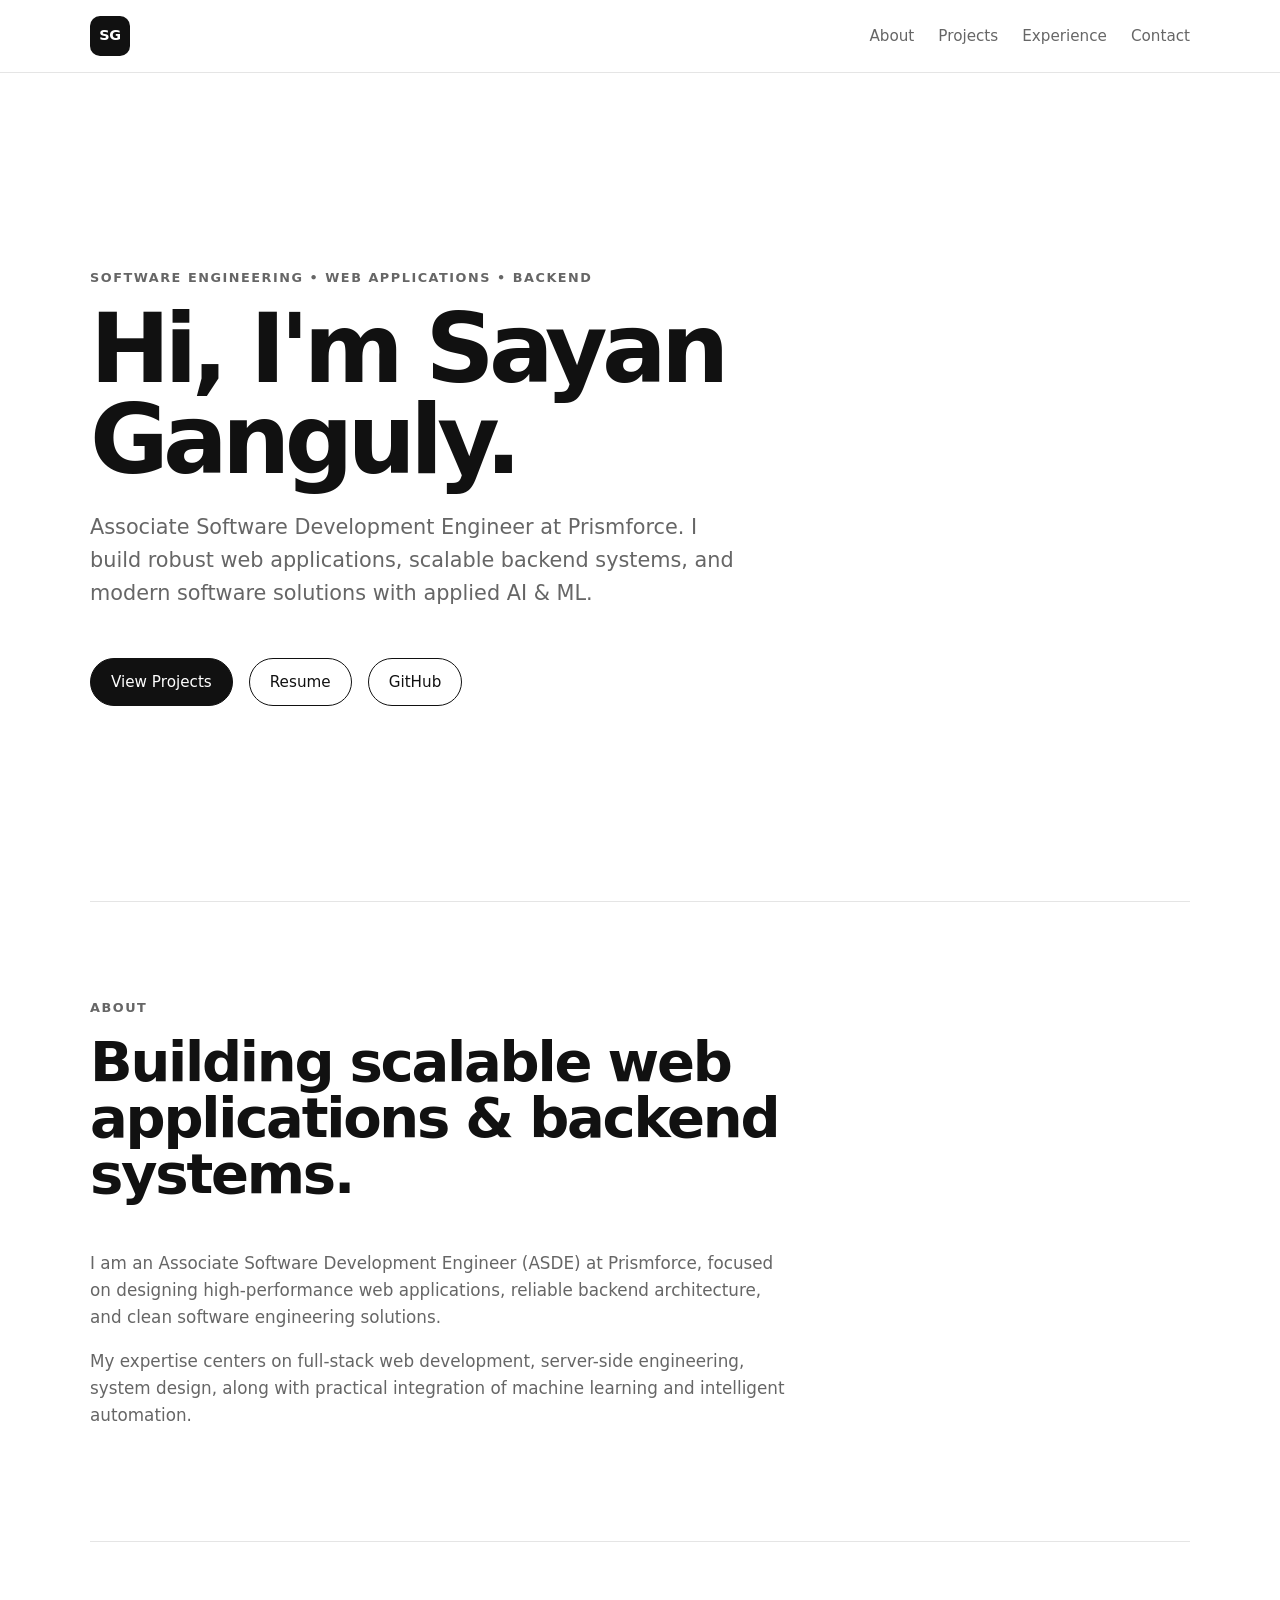
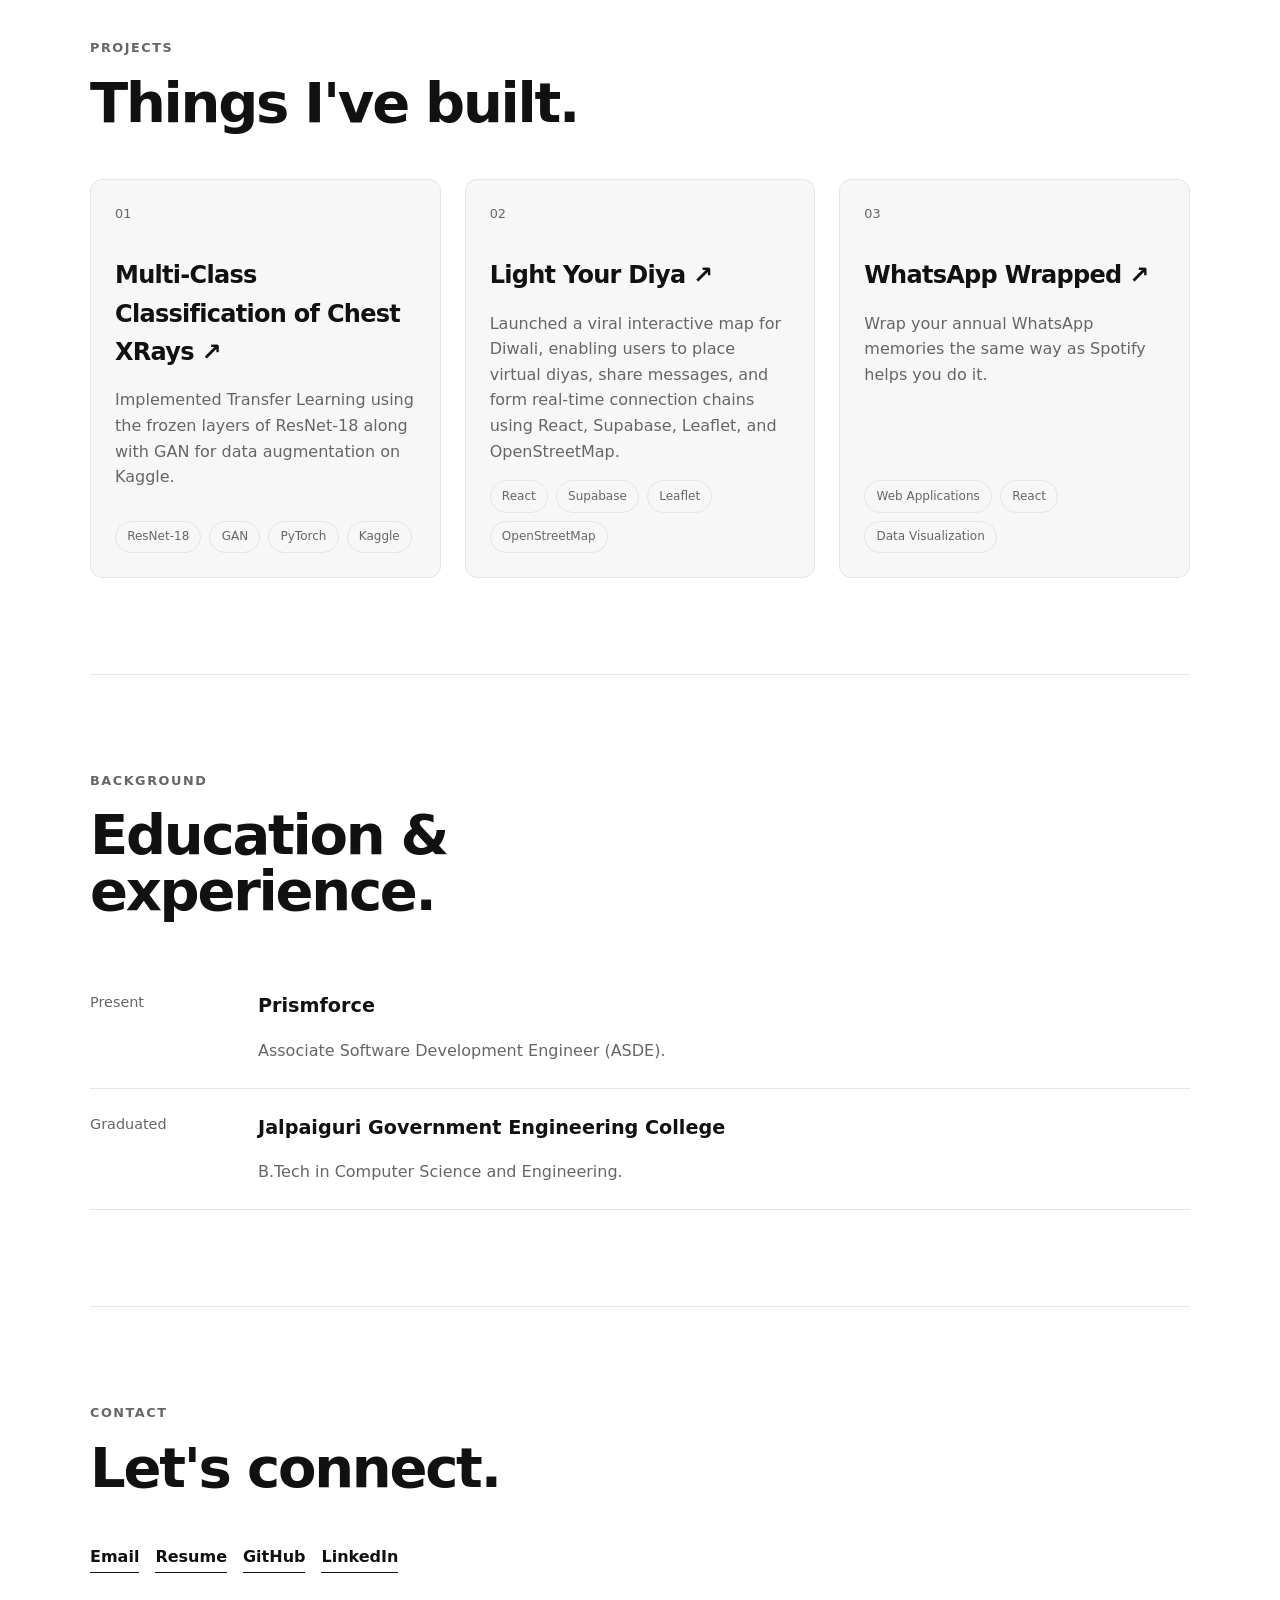
==== commit f0de767c: "Wire assets/resume.pdf into hero actions and contact section" ====
--- a/index.html
+++ b/index.html
@@ -34,6 +34,8 @@
     <link rel="stylesheet" href="styles.css">
 
     <link rel="icon" href="assets/favicon.png" type="image/png">
+
+    <link rel="alternate" type="text/plain" href="llms.txt" title="LLM Summary">
 
     <meta name="google-site-verification" content="hGV0tmV2_YGGOuHHy4-41jkz965OIgDtAXP9gF2T3lg" />
 
@@ -117,6 +119,10 @@
                         View Projects
                     </a>
 
+                    <a href="assets/resume.pdf" class="button secondary" target="_blank" rel="noopener noreferrer">
+                        Resume
+                    </a>
+
                     <a href="https://github.com/bitWise72" class="button secondary" target="_blank"
                         rel="noopener noreferrer">
                         GitHub
@@ -340,6 +346,10 @@
                     Email
                 </a>
 
+                <a href="assets/resume.pdf" target="_blank" rel="noopener noreferrer">
+                    Resume
+                </a>
+
                 <a href="https://github.com/bitWise72" target="_blank" rel="noopener noreferrer">
                     GitHub
                 </a>
